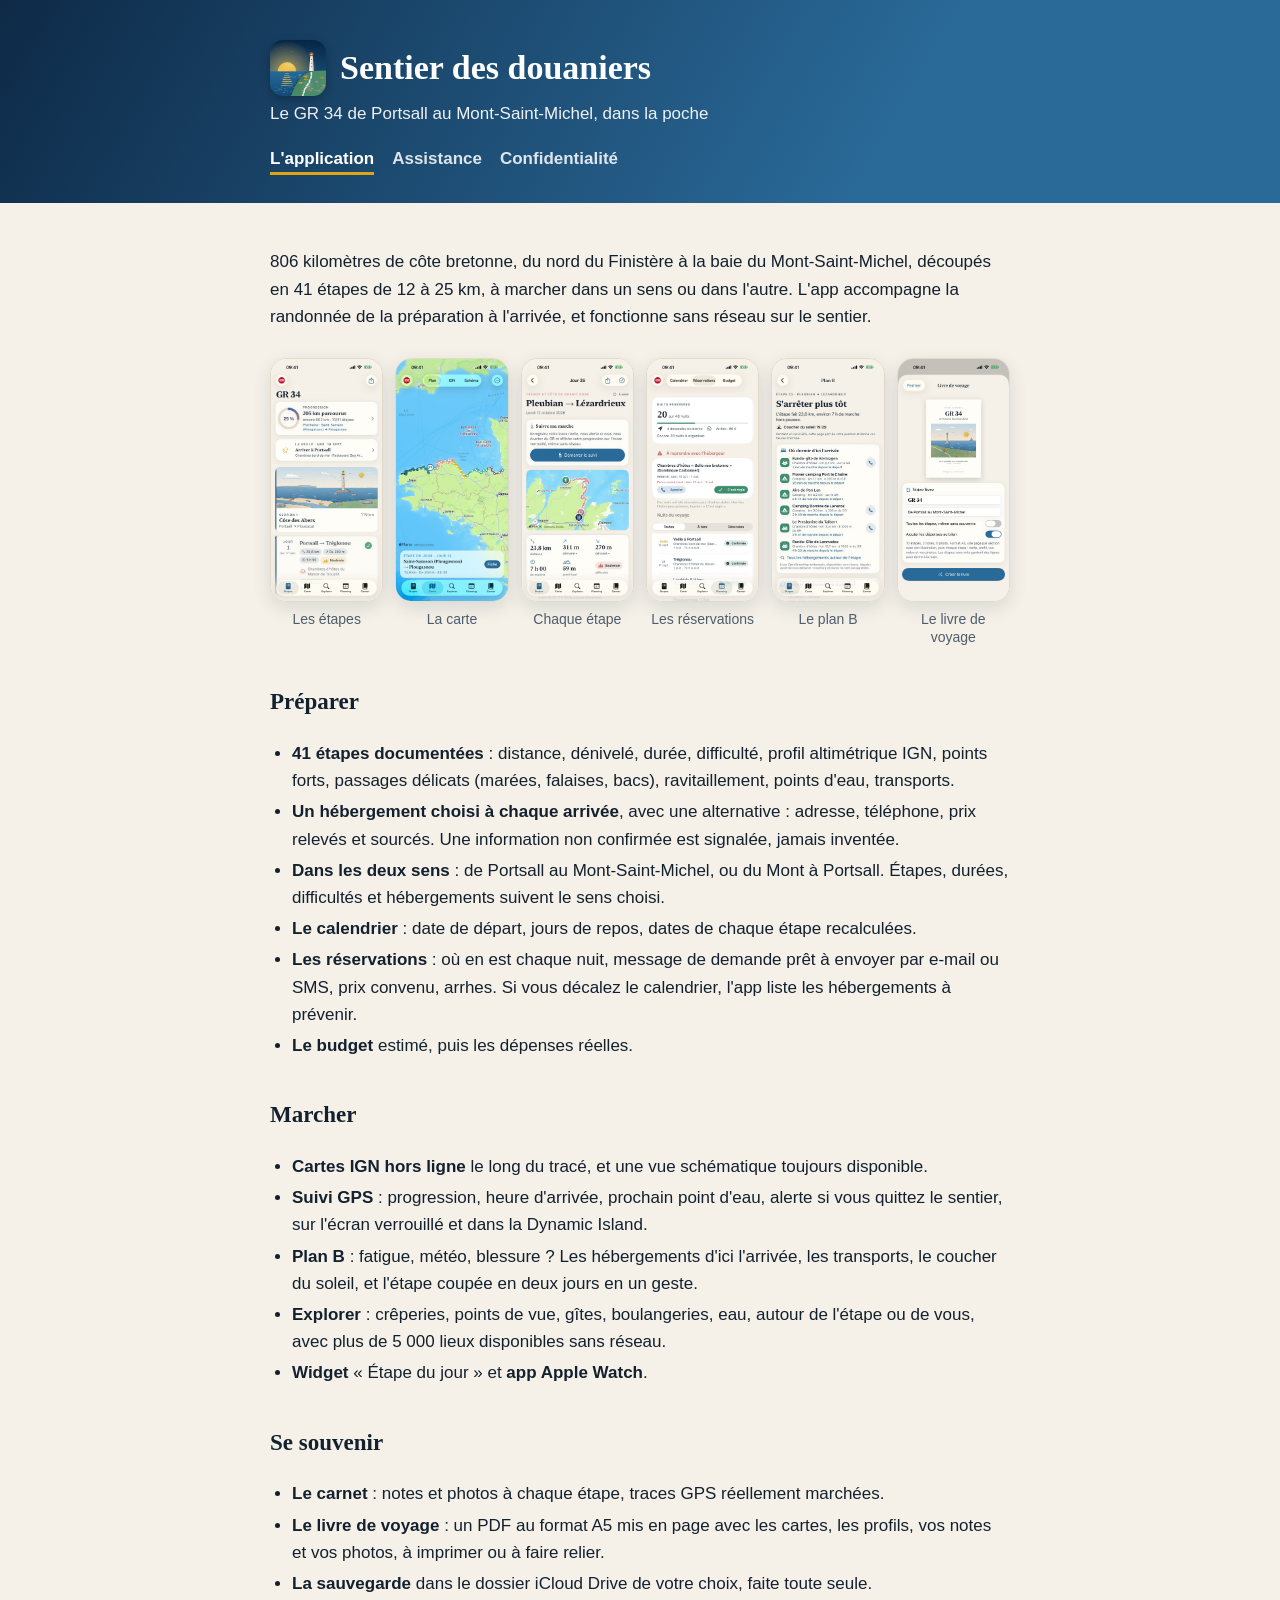
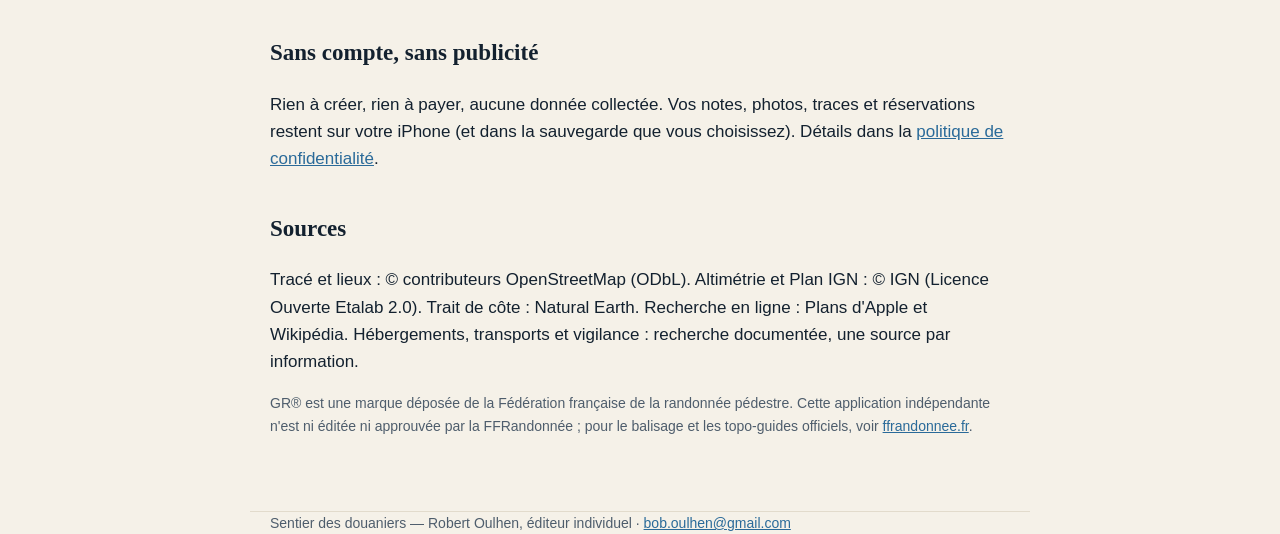
==== index.html @ 0482bb90 "Le site de Sentier des douaniers : présentation, assistance, confidentialité Co-Authored-By: Claude " ====
<!doctype html>
<html lang="fr">
<head>
<meta charset="utf-8">
<meta name="viewport" content="width=device-width, initial-scale=1">
<title>Sentier des douaniers — le GR 34 de Portsall au Mont-Saint-Michel</title>
<meta name="description" content="L'app iPhone pour préparer et marcher le GR 34 de Portsall au Mont-Saint-Michel : 41 étapes, cartes IGN hors ligne, suivi GPS, hébergements, réservations, plan B, carnet et livre de voyage.">
<link rel="icon" href="images/icone.png">
<link rel="apple-touch-icon" href="images/icone.png">
<link rel="stylesheet" href="style.css">
</head>
<body>
<header class="bandeau">
  <div class="dedans">
    <h1><img class="icone" src="images/icone.png" alt="" width="56" height="56">Sentier des douaniers</h1>
    <p class="accroche">Le GR 34 de Portsall au Mont-Saint-Michel, dans la poche</p>
    <nav>
      <a href="index.html" aria-current="page">L'application</a>
      <a href="assistance.html">Assistance</a>
      <a href="confidentialite.html">Confidentialité</a>
    </nav>
  </div>
</header>
<main class="dedans">
  <p>806 kilomètres de côte bretonne, du nord du Finistère à la baie du Mont-Saint-Michel, découpés en
  41 étapes de 12 à 25 km, à marcher dans un sens ou dans l'autre. L'app accompagne la randonnée de la
  préparation à l'arrivée, et fonctionne sans réseau sur le sentier.</p>

  <div class="galerie">
    <figure><img src="images/01-etapes.jpg" alt="Les 41 étapes, section par section" loading="lazy"><figcaption>Les étapes</figcaption></figure>
    <figure><img src="images/02-carte.jpg" alt="Le GR 34 entier sur la carte" loading="lazy"><figcaption>La carte</figcaption></figure>
    <figure><img src="images/03-etape.jpg" alt="Fiche d'une étape" loading="lazy"><figcaption>Chaque étape</figcaption></figure>
    <figure><img src="images/04-reservations.jpg" alt="Suivi des réservations" loading="lazy"><figcaption>Les réservations</figcaption></figure>
    <figure><img src="images/05-plan-b.jpg" alt="Plan B : où dormir plus tôt" loading="lazy"><figcaption>Le plan B</figcaption></figure>
    <figure><img src="images/06-livre.jpg" alt="Le livre de voyage" loading="lazy"><figcaption>Le livre de voyage</figcaption></figure>
  </div>

  <h2>Préparer</h2>
  <ul>
    <li><strong>41 étapes documentées</strong> : distance, dénivelé, durée, difficulté, profil altimétrique IGN,
    points forts, passages délicats (marées, falaises, bacs), ravitaillement, points d'eau, transports.</li>
    <li><strong>Un hébergement choisi à chaque arrivée</strong>, avec une alternative : adresse, téléphone, prix
    relevés et sourcés. Une information non confirmée est signalée, jamais inventée.</li>
    <li><strong>Dans les deux sens</strong> : de Portsall au Mont-Saint-Michel, ou du Mont à Portsall. Étapes, durées,
    difficultés et hébergements suivent le sens choisi.</li>
    <li><strong>Le calendrier</strong> : date de départ, jours de repos, dates de chaque étape recalculées.</li>
    <li><strong>Les réservations</strong> : où en est chaque nuit, message de demande prêt à envoyer par e-mail ou
    SMS, prix convenu, arrhes. Si vous décalez le calendrier, l'app liste les hébergements à prévenir.</li>
    <li><strong>Le budget</strong> estimé, puis les dépenses réelles.</li>
  </ul>

  <h2>Marcher</h2>
  <ul>
    <li><strong>Cartes IGN hors ligne</strong> le long du tracé, et une vue schématique toujours disponible.</li>
    <li><strong>Suivi GPS</strong> : progression, heure d'arrivée, prochain point d'eau, alerte si vous quittez le
    sentier, sur l'écran verrouillé et dans la Dynamic Island.</li>
    <li><strong>Plan B</strong> : fatigue, météo, blessure ? Les hébergements d'ici l'arrivée, les transports, le coucher
    du soleil, et l'étape coupée en deux jours en un geste.</li>
    <li><strong>Explorer</strong> : crêperies, points de vue, gîtes, boulangeries, eau, autour de l'étape ou de vous,
    avec plus de 5 000 lieux disponibles sans réseau.</li>
    <li><strong>Widget</strong> « Étape du jour » et <strong>app Apple Watch</strong>.</li>
  </ul>

  <h2>Se souvenir</h2>
  <ul>
    <li><strong>Le carnet</strong> : notes et photos à chaque étape, traces GPS réellement marchées.</li>
    <li><strong>Le livre de voyage</strong> : un PDF au format A5 mis en page avec les cartes, les profils, vos notes
    et vos photos, à imprimer ou à faire relier.</li>
    <li><strong>La sauvegarde</strong> dans le dossier iCloud Drive de votre choix, faite toute seule.</li>
  </ul>

  <h2>Sans compte, sans publicité</h2>
  <p>Rien à créer, rien à payer, aucune donnée collectée. Vos notes, photos, traces et réservations restent sur
  votre iPhone (et dans la sauvegarde que vous choisissez). Détails dans la
  <a href="confidentialite.html">politique de confidentialité</a>.</p>

  <h2>Sources</h2>
  <p>Tracé et lieux : © contributeurs OpenStreetMap (ODbL). Altimétrie et Plan IGN : © IGN (Licence Ouverte
  Etalab 2.0). Trait de côte : Natural Earth. Recherche en ligne : Plans d'Apple et Wikipédia. Hébergements,
  transports et vigilance : recherche documentée, une source par information.</p>
  <p class="date">GR® est une marque déposée de la Fédération française de la randonnée pédestre. Cette application
  indépendante n'est ni éditée ni approuvée par la FFRandonnée ; pour le balisage et les topo-guides officiels,
  voir <a href="https://www.ffrandonnee.fr">ffrandonnee.fr</a>.</p>
</main>
<footer class="dedans">Sentier des douaniers — Robert Oulhen, éditeur individuel · <a href="mailto:bob.oulhen@gmail.com">bob.oulhen@gmail.com</a></footer>
</body>
</html>
---- style.css ----
:root { --encre: #13212f; --doux: #4e5d6c; --fond: #f5f1e8; --carte: #fffdf8; --trait: #e2dbcc;
        --marine: #0e2a47; --iroise: #2a6a99; --granit: #c4706a; --ajonc: #e0a516; --lande: #3e8e6e; --lien: #2a6a99; }
@media (prefers-color-scheme: dark) {
  :root { --encre: #eee9df; --doux: #a7b3bf; --fond: #0b1420; --carte: #142033; --trait: #25354a; --lien: #7db6e3; }
}
* { box-sizing: border-box; }
body { margin: 0; background: var(--fond); color: var(--encre);
       font: 17px/1.6 -apple-system, BlinkMacSystemFont, "Segoe UI", sans-serif; }
h1, h2, h3, .serif { font-family: "New York", ui-serif, Georgia, "Times New Roman", serif; }
.bandeau { background: linear-gradient(120deg, var(--marine), var(--iroise) 70%); color: #fff; padding: 40px 0 28px; }
.dedans { max-width: 780px; margin: 0 auto; padding: 0 20px; }
h1 { margin: 0; font-size: 34px; display: flex; align-items: center; gap: 14px; }
.icone { width: 56px; height: 56px; border-radius: 13px; box-shadow: 0 3px 10px rgba(0,0,0,.25); flex: none; }
.accroche { margin: 4px 0 18px; opacity: .92; }
nav { display: flex; gap: 18px; flex-wrap: wrap; }
nav a { color: #fff; text-decoration: none; font-weight: 600; opacity: .85; }
nav a[aria-current="page"] { opacity: 1; border-bottom: 3px solid var(--ajonc); }
main.dedans { padding-top: 28px; padding-bottom: 60px; }
h2 { margin-top: 38px; font-size: 23px; }
h3 { margin-bottom: 4px; font-size: 18px; }
h3 + p { margin-top: 0; }
a { color: var(--lien); }
.date { color: var(--doux); font-size: 14px; }
.encadre { background: var(--carte); border: 1px solid var(--trait); border-left: 5px solid var(--lande);
           border-radius: 12px; padding: 14px 18px; }
.encadre h3 { margin: 0 0 6px; }
.encadre p { margin: 0; }
.encadre p + p { margin-top: 8px; }
ul { padding-left: 22px; }
li { margin: 4px 0; }
table { width: 100%; border-collapse: collapse; margin: 12px 0; background: var(--carte); }
th, td { text-align: left; padding: 9px 10px; border-bottom: 1px solid var(--trait); vertical-align: top; }
th { font-size: 14px; color: var(--doux); }
footer { color: var(--doux); font-size: 14px; border-top: 1px solid var(--trait); padding: 18px 20px 40px; }
.galerie { display: grid; grid-template-columns: repeat(6, 1fr); gap: 12px; margin: 28px 0 8px; }
.galerie figure { margin: 0; text-align: center; }
.galerie img { width: 100%; height: auto; display: block; border-radius: 16px; border: 1px solid var(--trait);
               box-shadow: 0 6px 18px rgba(14,42,71,.12); }
figcaption { margin-top: 8px; font-size: 14px; color: var(--doux); line-height: 1.3; }
@media (max-width: 700px) {
  .galerie { grid-template-columns: repeat(3, 1fr); }
  h1 { font-size: 28px; }
  .icone { width: 46px; height: 46px; border-radius: 11px; }
}
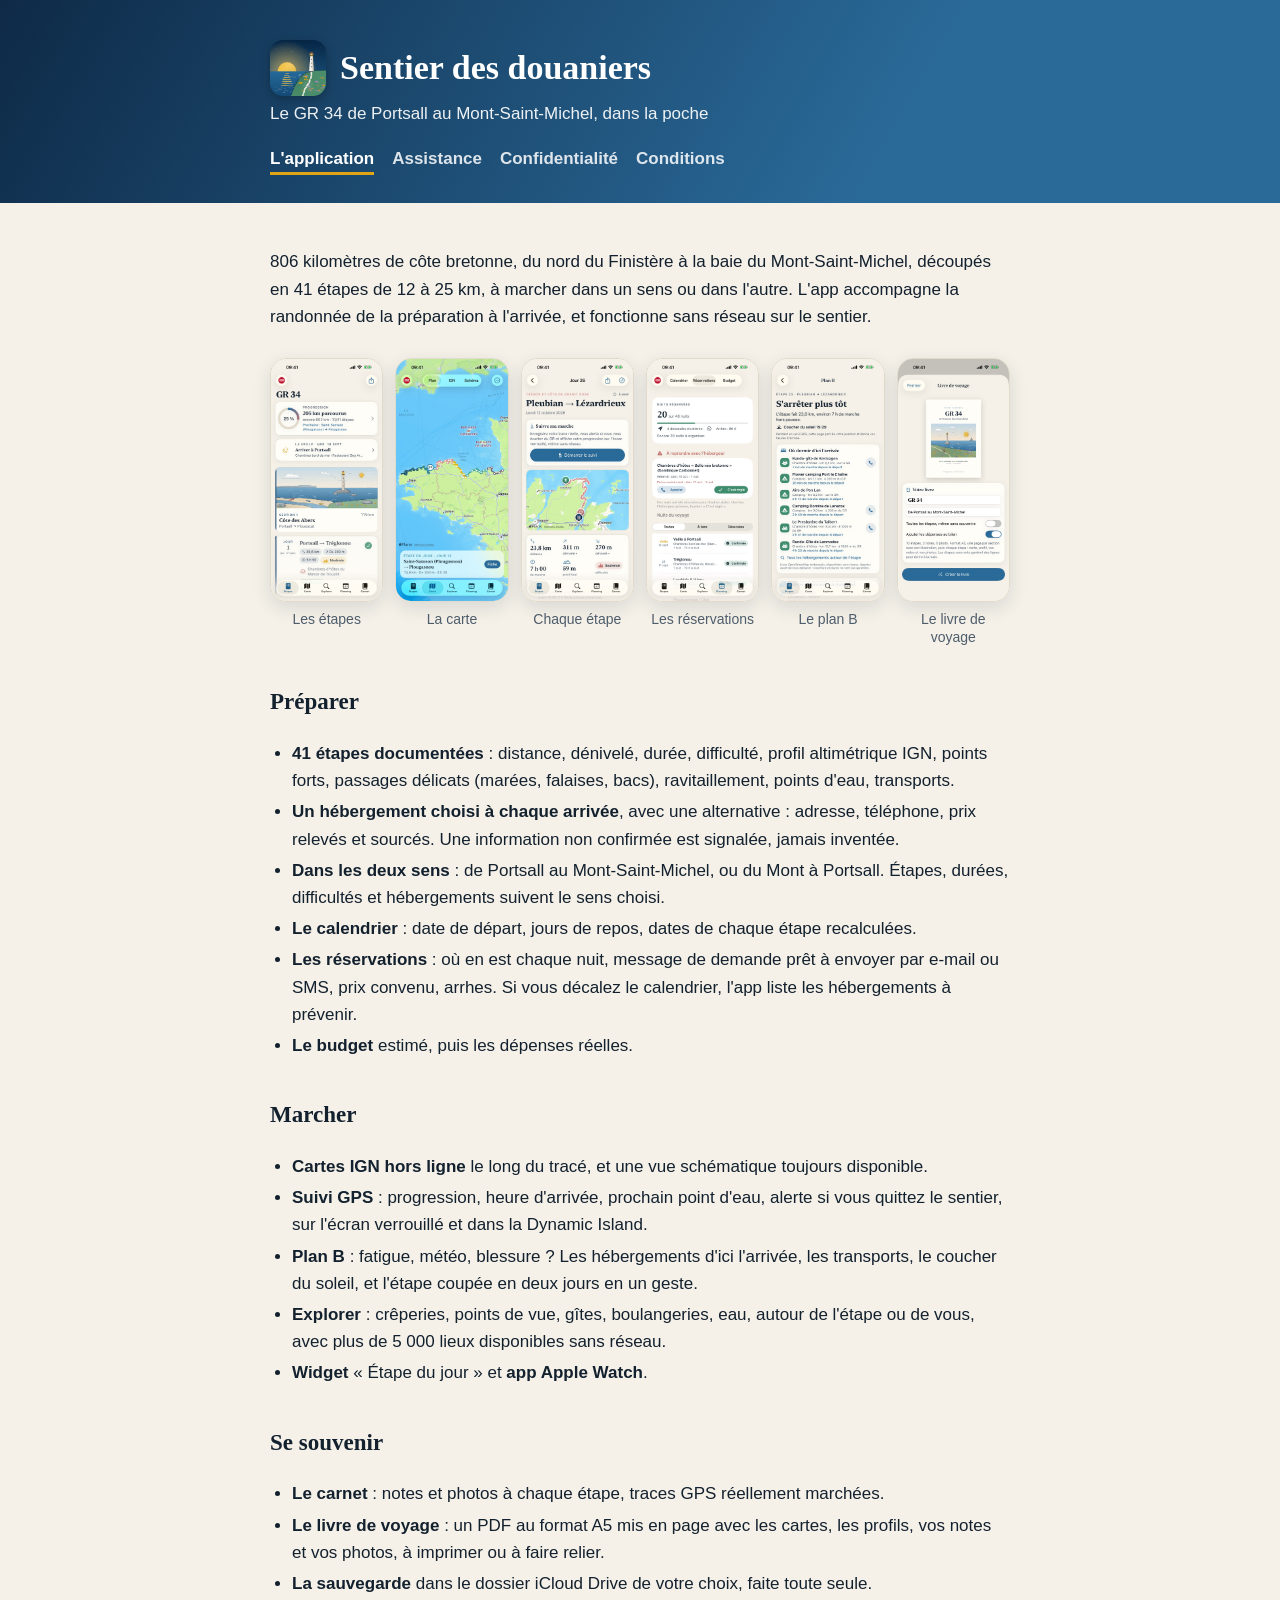
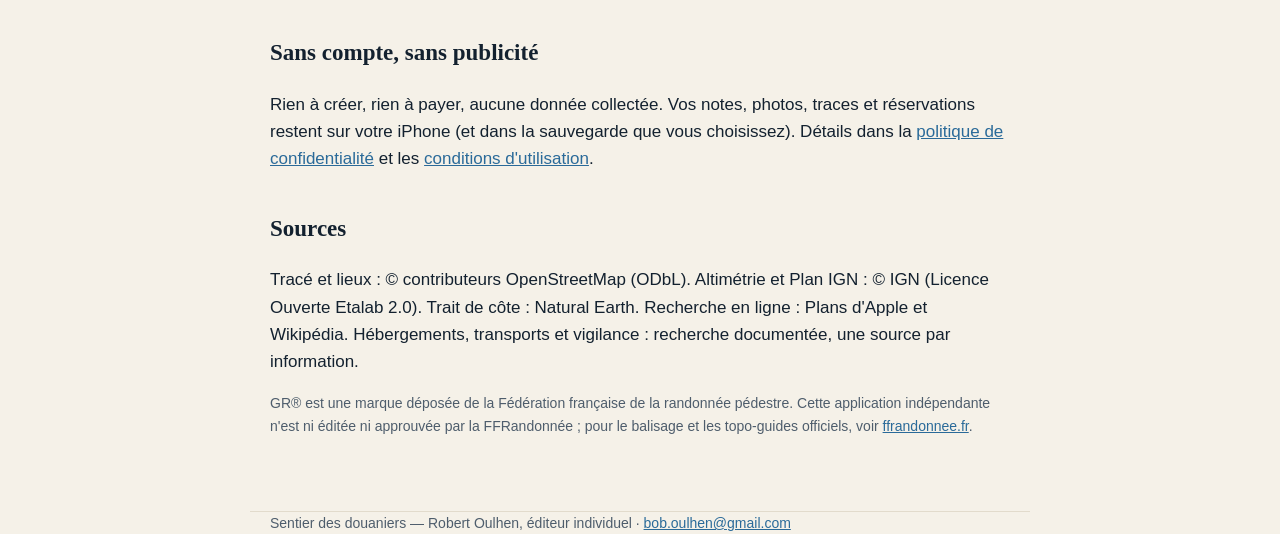
==== commit 41b3991f: "Conditions d'utilisation, et lien dans le menu de chaque page Co-Authored-By: Claude Opus 5.5 <norep" ====
--- a/index.html
+++ b/index.html
@@ -18,6 +18,7 @@
       <a href="index.html" aria-current="page">L'application</a>
       <a href="assistance.html">Assistance</a>
       <a href="confidentialite.html">Confidentialité</a>
+      <a href="conditions.html">Conditions</a>
     </nav>
   </div>
 </header>
@@ -72,7 +73,8 @@
   <h2>Sans compte, sans publicité</h2>
   <p>Rien à créer, rien à payer, aucune donnée collectée. Vos notes, photos, traces et réservations restent sur
   votre iPhone (et dans la sauvegarde que vous choisissez). Détails dans la
-  <a href="confidentialite.html">politique de confidentialité</a>.</p>
+  <a href="confidentialite.html">politique de confidentialité</a> et les
+  <a href="conditions.html">conditions d'utilisation</a>.</p>
 
   <h2>Sources</h2>
   <p>Tracé et lieux : © contributeurs OpenStreetMap (ODbL). Altimétrie et Plan IGN : © IGN (Licence Ouverte
